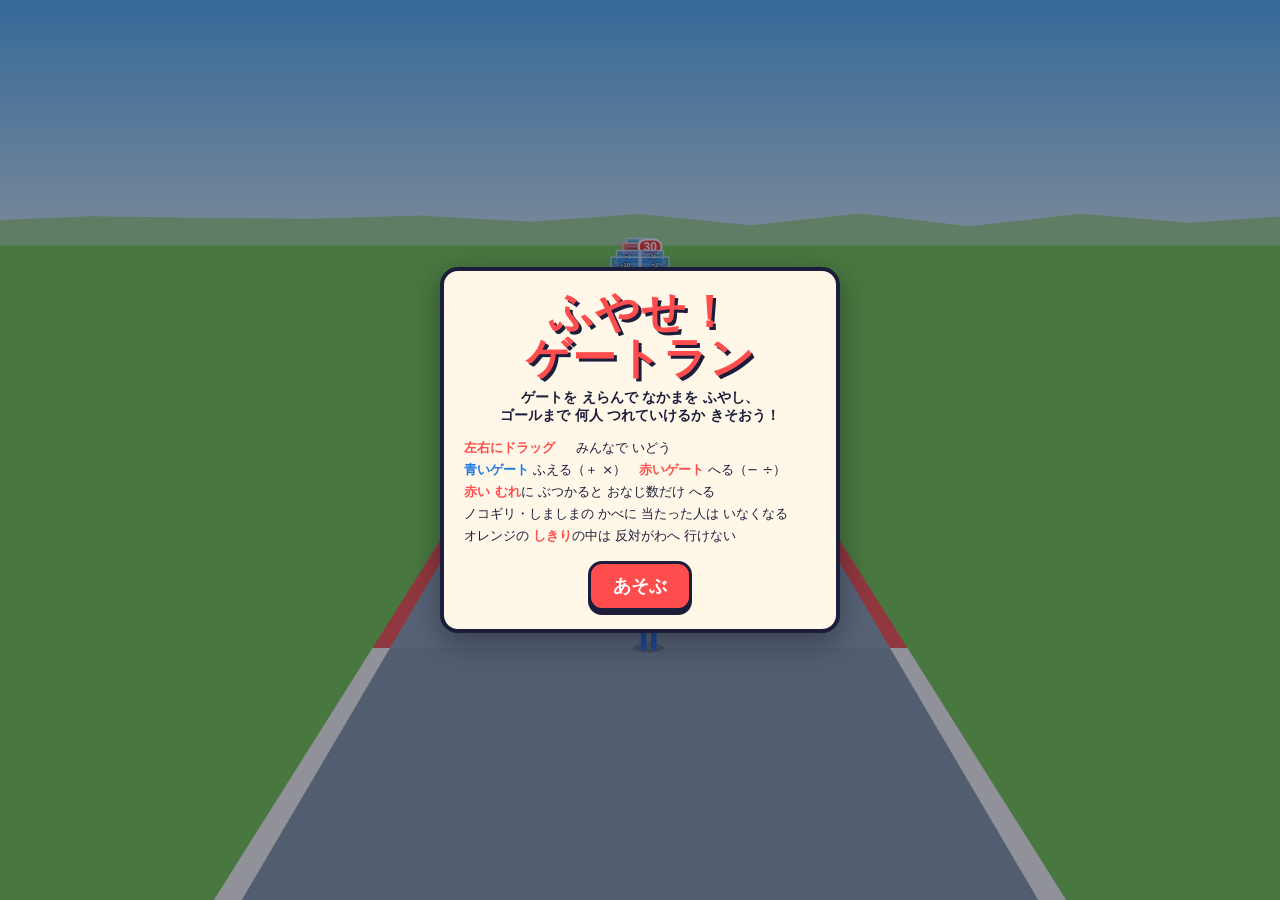
==== index.html @ a61d709b "ふやせ！ゲートラン v0.1: 数字ゲートで仲間を増やして走る（1コース・しきり・敵の群れ・ノコギリ・かべ・シェア） Co-Authored-By: Claude Opus 5.5 <noreply@" ====
<!DOCTYPE html>
<html lang="ja">
<head>
<meta charset="utf-8">
<meta name="viewport" content="width=device-width, initial-scale=1, viewport-fit=cover, user-scalable=no">
<meta name="apple-mobile-web-app-capable" content="yes">
<meta name="apple-mobile-web-app-status-bar-style" content="black-translucent">
<meta name="theme-color" content="#5ab6ff">
<link rel="apple-touch-icon" href="apple-touch-icon.png?v=1">
<link rel="manifest" href="manifest.json">
<meta name="apple-mobile-web-app-title" content="ゲートラン">
<meta property="og:title" content="ふやせ！ゲートラン">
<meta property="og:description" content="×3 や +20 のゲートをえらんで なかまを ふやせ！ゴールまで何人つれていける？">
<title>ふやせ！ゲートラン</title>
<link rel="stylesheet" href="style.css?v=1">
</head>
<body>
<canvas id="game"></canvas>

<div id="title">
  <div class="panel">
    <div class="logo">ふやせ！<br>ゲートラン</div>
    <div class="lead">ゲートを えらんで なかまを ふやし、<br>ゴールまで 何人 つれていけるか きそおう！</div>
    <div id="rival" hidden></div>
    <div id="tbest"></div>
    <ul class="howto">
      <li><b class="k">左右にドラッグ</b> みんなで いどう</li>
      <li><b class="blue">青いゲート</b> ふえる（＋ ×）　<b>赤いゲート</b> へる（− ÷）</li>
      <li><b>赤い むれ</b>に ぶつかると おなじ数だけ へる</li>
      <li>ノコギリ・しましまの かべに 当たった人は いなくなる</li>
      <li>オレンジの <b>しきり</b>の中は 反対がわへ 行けない</li>
    </ul>
    <button id="play" class="main">あそぶ</button>
  </div>
</div>

<div id="result" hidden>
  <div class="panel">
    <div class="rtitle" id="rtitle">ゴール！</div>
    <div class="rnum"><span id="rnum">0</span><span class="unit">人</span></div>
    <div class="rsub" id="rsub"></div>
    <div class="rbest" id="rbest"></div>
    <div class="rrival" id="rrival" hidden></div>
    <div class="rbtns">
      <button id="again" class="main">もう一度</button>
      <button id="share" class="sub">シェア</button>
    </div>
  </div>
</div>

<div id="sharebox" hidden>
  <div class="panel">
    <img id="shareimg" alt="結果の画像">
    <div class="note">画像を長押しで保存できます</div>
    <textarea id="sharetext" readonly></textarea>
    <div class="rbtns">
      <button id="copy" class="main">文をコピー</button>
      <button id="closeshare" class="sub">とじる</button>
    </div>
  </div>
</div>

<script src="sim.js?v=1"></script>
<script src="game.js?v=1"></script>
</body>
</html>
---- style.css ----
:root {
  --ink: #1b1d3a;
  --hot: #ff4d4d;
  --gold: #ffcc33;
  --paper: #fff8e8;
  --shadow: 0 10px 30px rgba(0, 0, 0, .35);
}
* { box-sizing: border-box; -webkit-tap-highlight-color: transparent; }
html, body {
  height: 100%; margin: 0; overflow: hidden; background: #5ab6ff;
  font-family: "Hiragino Maru Gothic ProN", "Hiragino Sans", "Noto Sans JP", system-ui, sans-serif;
  color: var(--ink);
  -webkit-user-select: none; user-select: none;
  touch-action: none;
}
button { font: inherit; }

#game { position: fixed; inset: 0; width: 100%; height: 100%; display: block; touch-action: none; }

/* パネル */
#title, #result, #sharebox {
  position: fixed; inset: 0; display: flex; align-items: center; justify-content: center;
  padding: 16px; background: rgba(10, 12, 30, .45);
}
#title[hidden], #result[hidden], #sharebox[hidden], #rival[hidden], #rrival[hidden], button[hidden] { display: none; }
.panel {
  width: min(92vw, 400px); max-height: calc(100% - 20px); overflow-y: auto;
  background: var(--paper); border: 4px solid var(--ink); border-radius: 18px; box-shadow: var(--shadow);
  padding: 18px 16px; text-align: center;
}
.logo {
  font-weight: 900; font-size: min(44px, 11vw); line-height: 1.05; color: var(--hot);
  text-shadow: 3px 3px 0 var(--ink); letter-spacing: 1px;
}
.lead { margin-top: 8px; font-weight: 700; font-size: 14px; }
#rival {
  margin-top: 10px; padding: 8px; border-radius: 10px; background: #ffe7a8; border: 2px solid var(--ink);
  font-weight: 800; font-size: 15px;
}
#tbest { margin-top: 8px; font-size: 14px; font-weight: 700; opacity: .8; }
.howto { list-style: none; padding: 0; margin: 12px 0 14px; text-align: left; font-size: 13px; line-height: 1.7; }
.howto li { padding-left: 4px; }
.howto b { color: var(--hot); }
.howto b.k { display: inline-block; min-width: 108px; }
.howto b.blue { color: #1f7ae0; }

.main, .sub {
  border: 3px solid var(--ink); border-radius: 14px; padding: 10px 22px; font-weight: 800; font-size: 18px; cursor: pointer;
  box-shadow: 0 4px 0 var(--ink);
}
.main { background: var(--hot); color: #fff; }
button.sub { background: #fff; color: var(--ink); margin-top: 0; font-size: 16px; }
.main:active, button.sub:active { transform: translateY(3px); box-shadow: 0 1px 0 var(--ink); }

.rtitle { font-weight: 900; font-size: 22px; }
.rnum { font-weight: 900; font-size: 64px; line-height: 1.1; color: var(--hot); font-variant-numeric: tabular-nums; text-shadow: 3px 3px 0 var(--ink); }
.rnum .unit { font-size: 28px; margin-left: 4px; }
.rsub { font-weight: 700; font-size: 14px; margin-top: 4px; }
.rbest { font-weight: 800; font-size: 15px; margin-top: 6px; min-height: 1.2em; }
.rbest.new { color: #d08a00; }
.rbtns { display: flex; gap: 10px; justify-content: center; flex-wrap: wrap; margin-top: 14px; }

#shareimg { width: 100%; border-radius: 10px; border: 2px solid var(--ink); }
.note { font-size: 12px; margin: 6px 0; }
#sharetext { width: 100%; height: 84px; font-size: 13px; border-radius: 8px; border: 2px solid var(--ink); padding: 6px; resize: none; }

.rrival { font-weight: 800; font-size: 15px; margin-top: 6px; padding: 6px; border-radius: 10px; background: #ffe7a8; border: 2px solid var(--ink); }
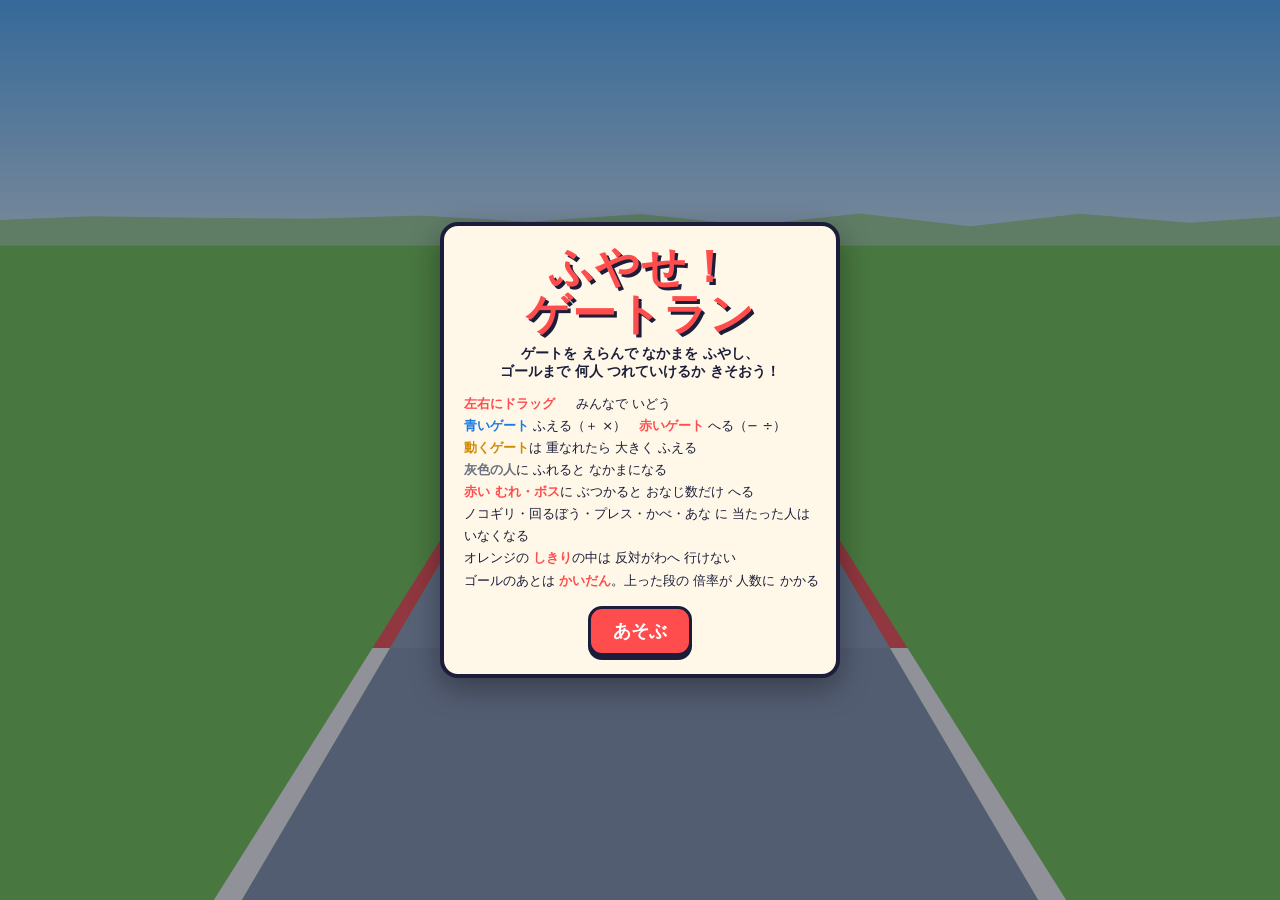
==== commit 5a7c3604: "v0.2: 仕掛けを追加（仲間になる人・落とし穴・回るぼう・プレス・動くゲート・ボス・ゴール後の かいだん倍率） 点数 = ゴール人数 × かいだんの倍率（最大 ×3.0）。SIM_VERSION 2" ====
--- a/index.html
+++ b/index.html
@@ -6,13 +6,13 @@
 <meta name="apple-mobile-web-app-capable" content="yes">
 <meta name="apple-mobile-web-app-status-bar-style" content="black-translucent">
 <meta name="theme-color" content="#5ab6ff">
-<link rel="apple-touch-icon" href="apple-touch-icon.png?v=1">
+<link rel="apple-touch-icon" href="apple-touch-icon.png?v=2">
 <link rel="manifest" href="manifest.json">
 <meta name="apple-mobile-web-app-title" content="ゲートラン">
 <meta property="og:title" content="ふやせ！ゲートラン">
 <meta property="og:description" content="×3 や +20 のゲートをえらんで なかまを ふやせ！ゴールまで何人つれていける？">
 <title>ふやせ！ゲートラン</title>
-<link rel="stylesheet" href="style.css?v=1">
+<link rel="stylesheet" href="style.css?v=2">
 </head>
 <body>
 <canvas id="game"></canvas>
@@ -26,9 +26,12 @@
     <ul class="howto">
       <li><b class="k">左右にドラッグ</b> みんなで いどう</li>
       <li><b class="blue">青いゲート</b> ふえる（＋ ×）　<b>赤いゲート</b> へる（− ÷）</li>
-      <li><b>赤い むれ</b>に ぶつかると おなじ数だけ へる</li>
-      <li>ノコギリ・しましまの かべに 当たった人は いなくなる</li>
+      <li><b class="gold">動くゲート</b>は 重なれたら 大きく ふえる</li>
+      <li><b class="gray">灰色の人</b>に ふれると なかまになる</li>
+      <li><b>赤い むれ・ボス</b>に ぶつかると おなじ数だけ へる</li>
+      <li>ノコギリ・回るぼう・プレス・かべ・あな に 当たった人は いなくなる</li>
       <li>オレンジの <b>しきり</b>の中は 反対がわへ 行けない</li>
+      <li>ゴールのあとは <b>かいだん</b>。上った段の 倍率が 人数に かかる</li>
     </ul>
     <button id="play" class="main">あそぶ</button>
   </div>
@@ -37,7 +40,7 @@
 <div id="result" hidden>
   <div class="panel">
     <div class="rtitle" id="rtitle">ゴール！</div>
-    <div class="rnum"><span id="rnum">0</span><span class="unit">人</span></div>
+    <div class="rnum"><span id="rnum">0</span><span class="unit">てん</span></div>
     <div class="rsub" id="rsub"></div>
     <div class="rbest" id="rbest"></div>
     <div class="rrival" id="rrival" hidden></div>
@@ -60,7 +63,7 @@
   </div>
 </div>
 
-<script src="sim.js?v=1"></script>
-<script src="game.js?v=1"></script>
+<script src="sim.js?v=2"></script>
+<script src="game.js?v=2"></script>
 </body>
 </html>
--- a/style.css
+++ b/style.css
@@ -43,6 +43,8 @@
 .howto b { color: var(--hot); }
 .howto b.k { display: inline-block; min-width: 108px; }
 .howto b.blue { color: #1f7ae0; }
+.howto b.gold { color: #d08a00; }
+.howto b.gray { color: #6b7280; }
 
 .main, .sub {
   border: 3px solid var(--ink); border-radius: 14px; padding: 10px 22px; font-weight: 800; font-size: 18px; cursor: pointer;
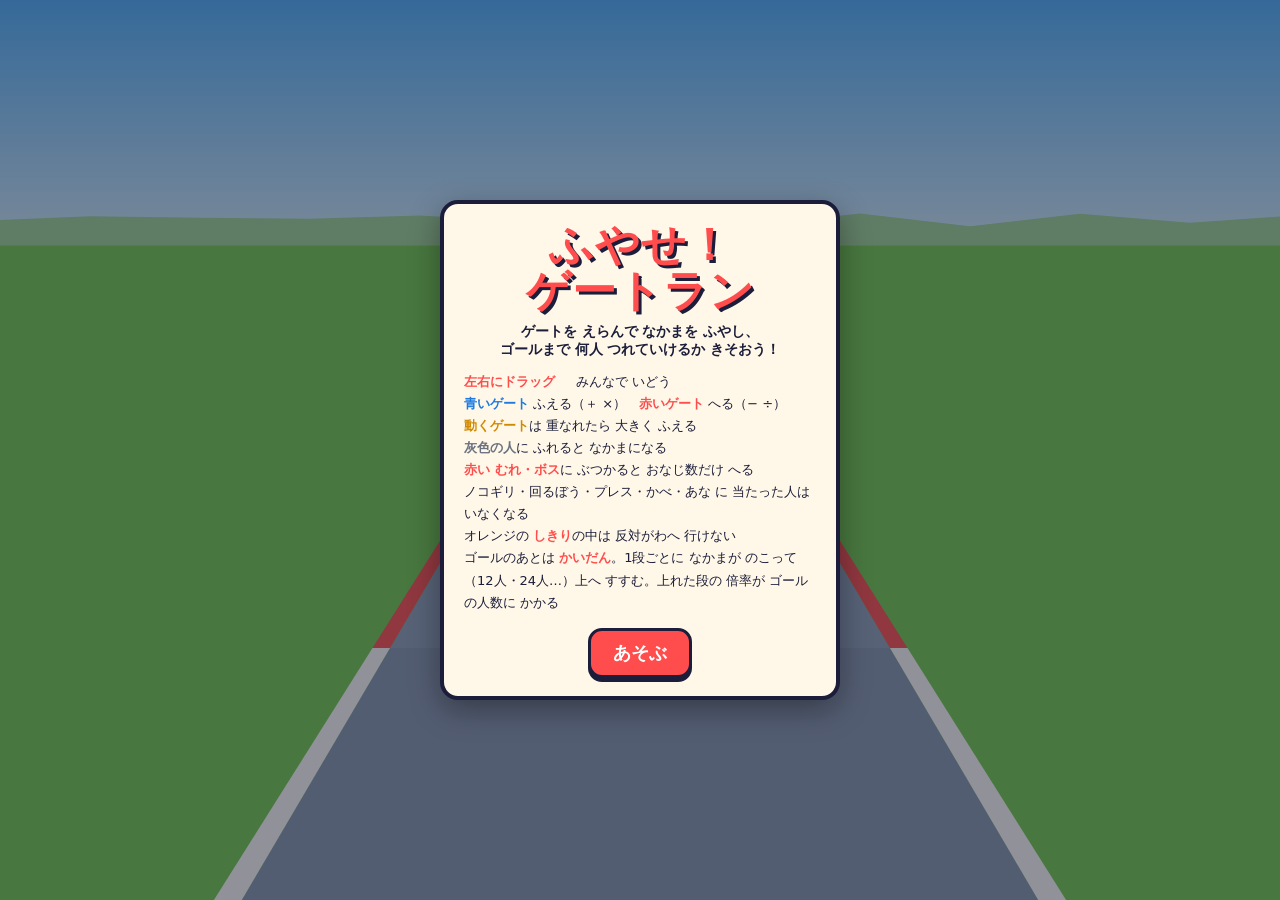
==== commit 2de40317: "かいだん: 使った人を各段に立たせて残す・段の右はしに必要な人数を表示 Co-Authored-By: Claude Opus 5.5 <noreply@anthropic.com> Claude-S" ====
--- a/index.html
+++ b/index.html
@@ -6,13 +6,13 @@
 <meta name="apple-mobile-web-app-capable" content="yes">
 <meta name="apple-mobile-web-app-status-bar-style" content="black-translucent">
 <meta name="theme-color" content="#5ab6ff">
-<link rel="apple-touch-icon" href="apple-touch-icon.png?v=2">
+<link rel="apple-touch-icon" href="apple-touch-icon.png?v=3">
 <link rel="manifest" href="manifest.json">
 <meta name="apple-mobile-web-app-title" content="ゲートラン">
 <meta property="og:title" content="ふやせ！ゲートラン">
 <meta property="og:description" content="×3 や +20 のゲートをえらんで なかまを ふやせ！ゴールまで何人つれていける？">
 <title>ふやせ！ゲートラン</title>
-<link rel="stylesheet" href="style.css?v=2">
+<link rel="stylesheet" href="style.css?v=3">
 </head>
 <body>
 <canvas id="game"></canvas>
@@ -31,7 +31,7 @@
       <li><b>赤い むれ・ボス</b>に ぶつかると おなじ数だけ へる</li>
       <li>ノコギリ・回るぼう・プレス・かべ・あな に 当たった人は いなくなる</li>
       <li>オレンジの <b>しきり</b>の中は 反対がわへ 行けない</li>
-      <li>ゴールのあとは <b>かいだん</b>。上った段の 倍率が 人数に かかる</li>
+      <li>ゴールのあとは <b>かいだん</b>。1段ごとに なかまが のこって（12人・24人…）上へ すすむ。上れた段の 倍率が ゴールの人数に かかる</li>
     </ul>
     <button id="play" class="main">あそぶ</button>
   </div>
@@ -63,7 +63,7 @@
   </div>
 </div>
 
-<script src="sim.js?v=2"></script>
-<script src="game.js?v=2"></script>
+<script src="sim.js?v=3"></script>
+<script src="game.js?v=3"></script>
 </body>
 </html>
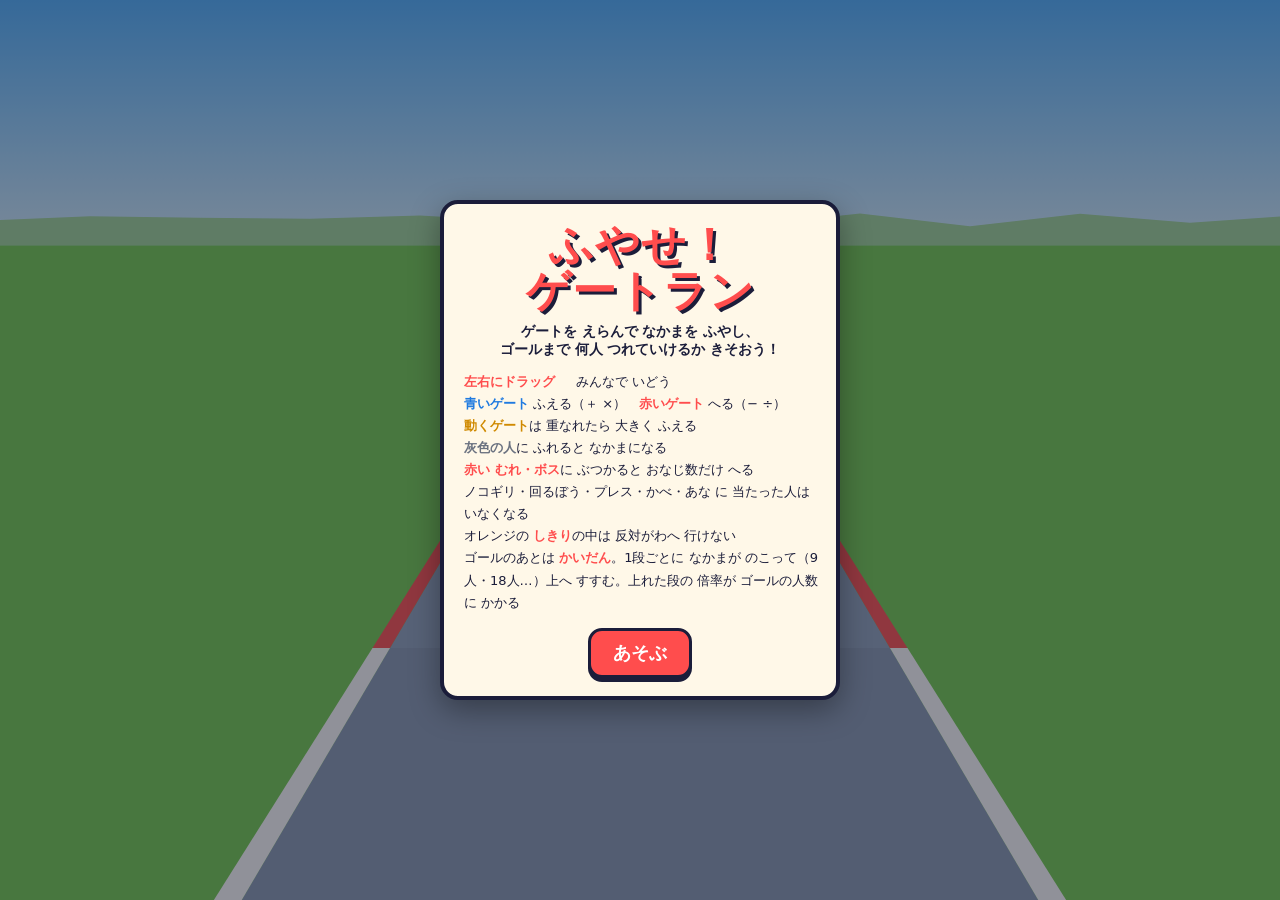
==== commit 25606a1b: "バランス: 動く仕掛けで減るのは 1 回 25% まで、かいだん 1 段 9 人（人が遊んで最上段は約 1%） human.js（人間らしいプレイヤー、--stats で分布）を追加。SIM_VERS" ====
--- a/index.html
+++ b/index.html
@@ -6,13 +6,13 @@
 <meta name="apple-mobile-web-app-capable" content="yes">
 <meta name="apple-mobile-web-app-status-bar-style" content="black-translucent">
 <meta name="theme-color" content="#5ab6ff">
-<link rel="apple-touch-icon" href="apple-touch-icon.png?v=3">
+<link rel="apple-touch-icon" href="apple-touch-icon.png?v=4">
 <link rel="manifest" href="manifest.json">
 <meta name="apple-mobile-web-app-title" content="ゲートラン">
 <meta property="og:title" content="ふやせ！ゲートラン">
 <meta property="og:description" content="×3 や +20 のゲートをえらんで なかまを ふやせ！ゴールまで何人つれていける？">
 <title>ふやせ！ゲートラン</title>
-<link rel="stylesheet" href="style.css?v=3">
+<link rel="stylesheet" href="style.css?v=4">
 </head>
 <body>
 <canvas id="game"></canvas>
@@ -31,7 +31,7 @@
       <li><b>赤い むれ・ボス</b>に ぶつかると おなじ数だけ へる</li>
       <li>ノコギリ・回るぼう・プレス・かべ・あな に 当たった人は いなくなる</li>
       <li>オレンジの <b>しきり</b>の中は 反対がわへ 行けない</li>
-      <li>ゴールのあとは <b>かいだん</b>。1段ごとに なかまが のこって（12人・24人…）上へ すすむ。上れた段の 倍率が ゴールの人数に かかる</li>
+      <li>ゴールのあとは <b>かいだん</b>。1段ごとに なかまが のこって（9人・18人…）上へ すすむ。上れた段の 倍率が ゴールの人数に かかる</li>
     </ul>
     <button id="play" class="main">あそぶ</button>
   </div>
@@ -63,7 +63,7 @@
   </div>
 </div>
 
-<script src="sim.js?v=3"></script>
-<script src="game.js?v=3"></script>
+<script src="sim.js?v=4"></script>
+<script src="game.js?v=4"></script>
 </body>
 </html>
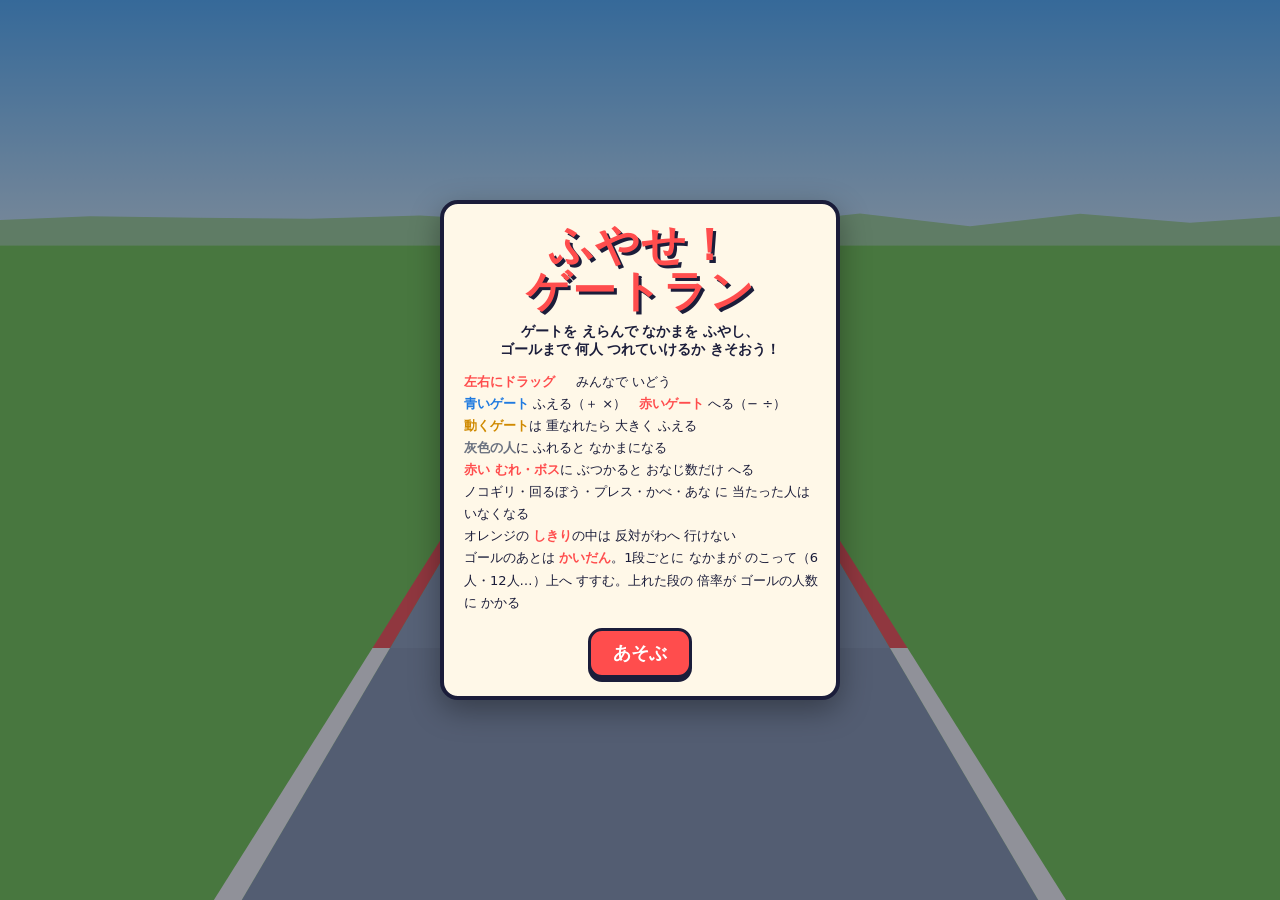
==== commit 71edf533: "バランス: ボス 150→730、かいだん 1 段 6 人（人が遊んで ぜんめつ約 50%・最上段約 1%）。SIM_VERSION 4 Co-Authored-By: Claude Opus 5.5" ====
--- a/index.html
+++ b/index.html
@@ -6,13 +6,13 @@
 <meta name="apple-mobile-web-app-capable" content="yes">
 <meta name="apple-mobile-web-app-status-bar-style" content="black-translucent">
 <meta name="theme-color" content="#5ab6ff">
-<link rel="apple-touch-icon" href="apple-touch-icon.png?v=4">
+<link rel="apple-touch-icon" href="apple-touch-icon.png?v=5">
 <link rel="manifest" href="manifest.json">
 <meta name="apple-mobile-web-app-title" content="ゲートラン">
 <meta property="og:title" content="ふやせ！ゲートラン">
 <meta property="og:description" content="×3 や +20 のゲートをえらんで なかまを ふやせ！ゴールまで何人つれていける？">
 <title>ふやせ！ゲートラン</title>
-<link rel="stylesheet" href="style.css?v=4">
+<link rel="stylesheet" href="style.css?v=5">
 </head>
 <body>
 <canvas id="game"></canvas>
@@ -31,7 +31,7 @@
       <li><b>赤い むれ・ボス</b>に ぶつかると おなじ数だけ へる</li>
       <li>ノコギリ・回るぼう・プレス・かべ・あな に 当たった人は いなくなる</li>
       <li>オレンジの <b>しきり</b>の中は 反対がわへ 行けない</li>
-      <li>ゴールのあとは <b>かいだん</b>。1段ごとに なかまが のこって（9人・18人…）上へ すすむ。上れた段の 倍率が ゴールの人数に かかる</li>
+      <li>ゴールのあとは <b>かいだん</b>。1段ごとに なかまが のこって（6人・12人…）上へ すすむ。上れた段の 倍率が ゴールの人数に かかる</li>
     </ul>
     <button id="play" class="main">あそぶ</button>
   </div>
@@ -63,7 +63,7 @@
   </div>
 </div>
 
-<script src="sim.js?v=4"></script>
-<script src="game.js?v=4"></script>
+<script src="sim.js?v=5"></script>
+<script src="game.js?v=5"></script>
 </body>
 </html>
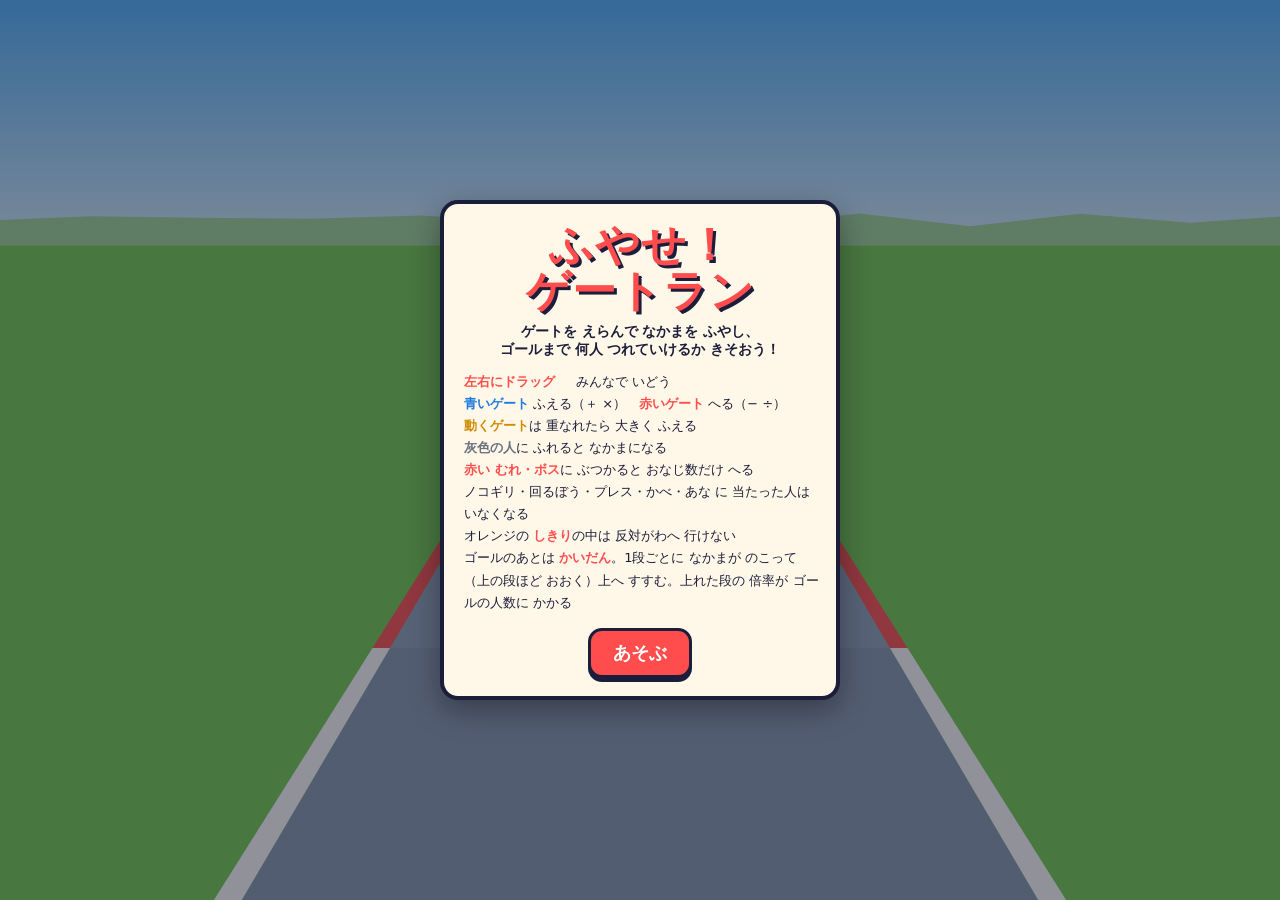
==== commit 6c05a76b: "バランス: ぜんめつをコースに散らす（よけられない敵 48m/142m/232m＋ボス、動くゲートは +40/+80 の2つ、かいだん 1 段 1.5 人） 人が遊んで ぜんめつ 49.4%・最上段 " ====
--- a/index.html
+++ b/index.html
@@ -6,13 +6,13 @@
 <meta name="apple-mobile-web-app-capable" content="yes">
 <meta name="apple-mobile-web-app-status-bar-style" content="black-translucent">
 <meta name="theme-color" content="#5ab6ff">
-<link rel="apple-touch-icon" href="apple-touch-icon.png?v=5">
+<link rel="apple-touch-icon" href="apple-touch-icon.png?v=6">
 <link rel="manifest" href="manifest.json">
 <meta name="apple-mobile-web-app-title" content="ゲートラン">
 <meta property="og:title" content="ふやせ！ゲートラン">
 <meta property="og:description" content="×3 や +20 のゲートをえらんで なかまを ふやせ！ゴールまで何人つれていける？">
 <title>ふやせ！ゲートラン</title>
-<link rel="stylesheet" href="style.css?v=5">
+<link rel="stylesheet" href="style.css?v=6">
 </head>
 <body>
 <canvas id="game"></canvas>
@@ -31,7 +31,7 @@
       <li><b>赤い むれ・ボス</b>に ぶつかると おなじ数だけ へる</li>
       <li>ノコギリ・回るぼう・プレス・かべ・あな に 当たった人は いなくなる</li>
       <li>オレンジの <b>しきり</b>の中は 反対がわへ 行けない</li>
-      <li>ゴールのあとは <b>かいだん</b>。1段ごとに なかまが のこって（6人・12人…）上へ すすむ。上れた段の 倍率が ゴールの人数に かかる</li>
+      <li>ゴールのあとは <b>かいだん</b>。1段ごとに なかまが のこって（上の段ほど おおく）上へ すすむ。上れた段の 倍率が ゴールの人数に かかる</li>
     </ul>
     <button id="play" class="main">あそぶ</button>
   </div>
@@ -63,7 +63,7 @@
   </div>
 </div>
 
-<script src="sim.js?v=5"></script>
-<script src="game.js?v=5"></script>
+<script src="sim.js?v=6"></script>
+<script src="game.js?v=6"></script>
 </body>
 </html>
